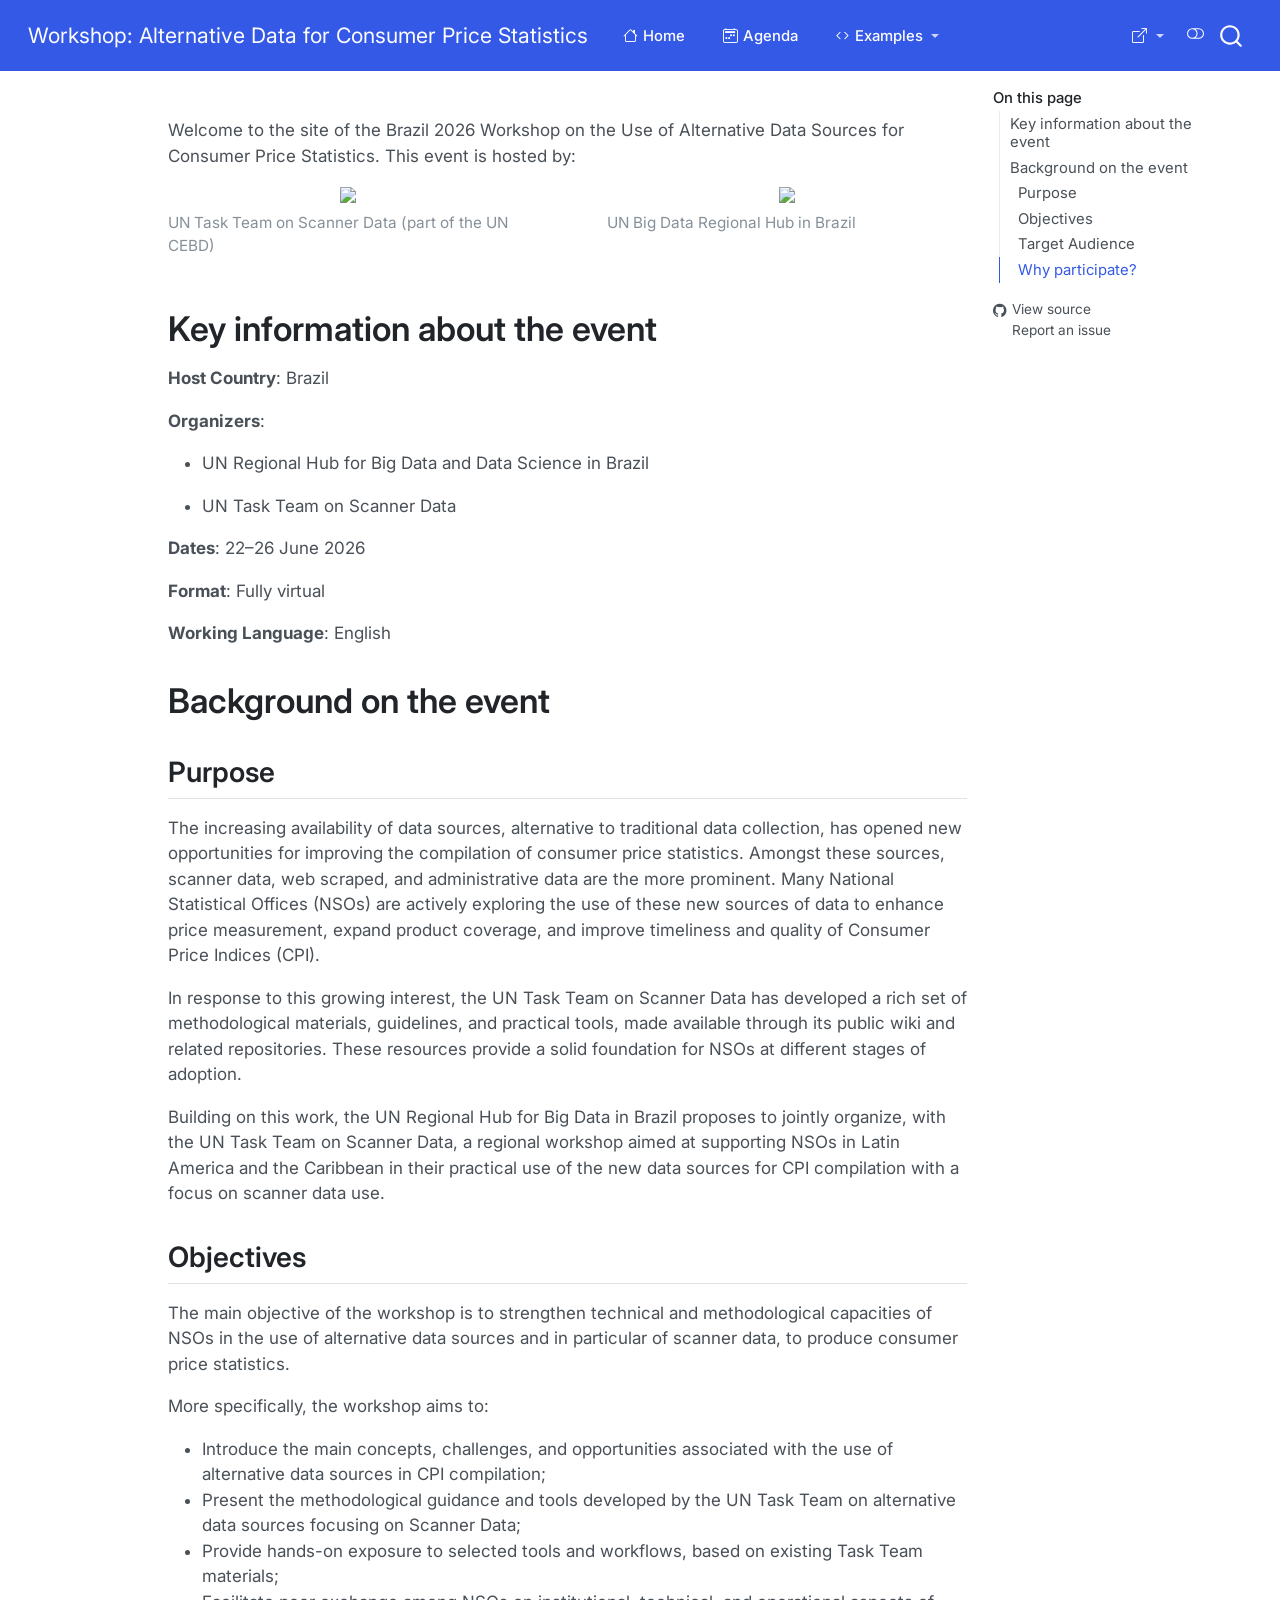
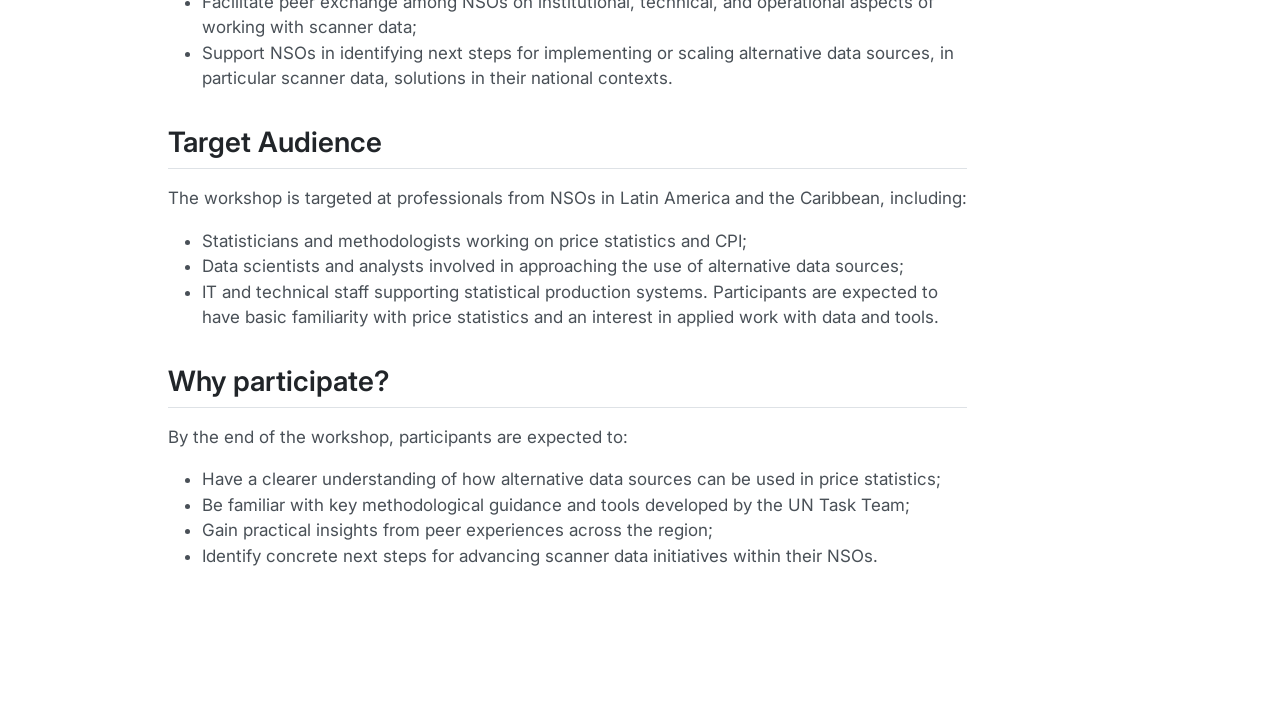
==== index.html @ 3323d82c "Built site for gh-pages" ====
<!DOCTYPE html>
<html xmlns="http://www.w3.org/1999/xhtml" lang="en" xml:lang="en"><head>

<meta charset="utf-8">
<meta name="generator" content="quarto-1.9.38">

<meta name="viewport" content="width=device-width, initial-scale=1.0, user-scalable=yes">


<title>Event home – Brazil Workshop on the use of Alternative Data Sources for Consumer Price Statistics</title>
<style>
/* Default styles provided by pandoc.
** See https://pandoc.org/MANUAL.html#variables-for-html for config info.
*/
code{white-space: pre-wrap;}
span.smallcaps{font-variant: small-caps;}
div.columns{display: flex; gap: min(4vw, 1.5em);}
div.column{flex: auto; overflow-x: auto;}
div.hanging-indent{margin-left: 1.5em; text-indent: -1.5em;}
ul.task-list{list-style: none;}
ul.task-list li input[type="checkbox"] {
  width: 0.8em;
  margin: 0 0.8em 0.2em -1em; /* quarto-specific, see https://github.com/quarto-dev/quarto-cli/issues/4556 */ 
  vertical-align: middle;
}
</style>


<script src="site_libs/quarto-nav/quarto-nav.js"></script>
<script src="site_libs/quarto-nav/headroom.min.js"></script>
<script src="site_libs/clipboard/clipboard.min.js"></script>
<script src="site_libs/quarto-search/autocomplete.umd.js"></script>
<script src="site_libs/quarto-search/fuse.min.js"></script>
<script src="site_libs/quarto-search/quarto-search.js"></script>
<meta name="quarto:offset" content="./">
<link href="./content/images/logo.png" rel="icon" type="image/png">
<script src="site_libs/quarto-html/quarto.js" type="module"></script>
<script src="site_libs/quarto-html/tabsets/tabsets.js" type="module"></script>
<script src="site_libs/quarto-html/popper.min.js"></script>
<script src="site_libs/quarto-html/tippy.umd.min.js"></script>
<script src="site_libs/quarto-html/anchor.min.js"></script>
<link href="site_libs/quarto-html/tippy.css" rel="stylesheet">
<link href="site_libs/quarto-html/quarto-syntax-highlighting-15634bcf2e68342d4ad2dfa704d543f6.css" rel="stylesheet" class="quarto-color-scheme" id="quarto-text-highlighting-styles">
<link href="site_libs/quarto-html/quarto-syntax-highlighting-dark-0a6b7249c26820e032cb0bd839ff02b1.css" rel="stylesheet" class="quarto-color-scheme quarto-color-alternate" id="quarto-text-highlighting-styles">
<link href="site_libs/quarto-html/quarto-syntax-highlighting-15634bcf2e68342d4ad2dfa704d543f6.css" rel="stylesheet" class="quarto-color-scheme-extra" id="quarto-text-highlighting-styles">
<script src="site_libs/bootstrap/bootstrap.min.js"></script>
<link href="site_libs/bootstrap/bootstrap-icons.css" rel="stylesheet">
<link href="site_libs/bootstrap/bootstrap-6e0638500e9af3b80b177038922ca27c.min.css" rel="stylesheet" append-hash="true" class="quarto-color-scheme" id="quarto-bootstrap" data-mode="light">
<link href="site_libs/bootstrap/bootstrap-dark-7b84171a97f60f0743251b36c2f6c380.min.css" rel="stylesheet" append-hash="true" class="quarto-color-scheme quarto-color-alternate" id="quarto-bootstrap" data-mode="dark">
<link href="site_libs/bootstrap/bootstrap-6e0638500e9af3b80b177038922ca27c.min.css" rel="stylesheet" append-hash="true" class="quarto-color-scheme-extra" id="quarto-bootstrap" data-mode="light">
<script id="quarto-search-options" type="application/json">{
  "location": "navbar",
  "copy-button": false,
  "collapse-after": 3,
  "panel-placement": "end",
  "type": "overlay",
  "limit": 50,
  "keyboard-shortcut": [
    "f",
    "/",
    "s"
  ],
  "show-item-context": false,
  "language": {
    "search-no-results-text": "No results",
    "search-matching-documents-text": "matching documents",
    "search-copy-link-title": "Copy link to search",
    "search-hide-matches-text": "Hide additional matches",
    "search-more-match-text": "more match in this document",
    "search-more-matches-text": "more matches in this document",
    "search-clear-button-title": "Clear",
    "search-text-placeholder": "",
    "search-detached-cancel-button-title": "Cancel",
    "search-submit-button-title": "Submit",
    "search-label": "Search"
  }
}</script>
<style>
.title { display: none; }
</style>


</head>

<body class="nav-fixed quarto-light"><script id="quarto-html-before-body" type="application/javascript">
    const toggleBodyColorMode = (bsSheetEl) => {
      const mode = bsSheetEl.getAttribute("data-mode");
      const bodyEl = window.document.querySelector("body");
      if (mode === "dark") {
        bodyEl.classList.add("quarto-dark");
        bodyEl.classList.remove("quarto-light");
      } else {
        bodyEl.classList.add("quarto-light");
        bodyEl.classList.remove("quarto-dark");
      }
    }
    const toggleBodyColorPrimary = () => {
      const bsSheetEl = window.document.querySelector("link#quarto-bootstrap:not([rel=disabled-stylesheet])");
      if (bsSheetEl) {
        toggleBodyColorMode(bsSheetEl);
      }
    }
    const setColorSchemeToggle = (alternate) => {
      const toggles = window.document.querySelectorAll('.quarto-color-scheme-toggle');
      for (let i=0; i < toggles.length; i++) {
        const toggle = toggles[i];
        if (toggle) {
          if (alternate) {
            toggle.classList.add("alternate");
          } else {
            toggle.classList.remove("alternate");
          }
        }
      }
    };
    const toggleColorMode = (alternate) => {
      // Switch the stylesheets
      const primaryStylesheets = window.document.querySelectorAll('link.quarto-color-scheme:not(.quarto-color-alternate)');
      const alternateStylesheets = window.document.querySelectorAll('link.quarto-color-scheme.quarto-color-alternate');
      manageTransitions('#quarto-margin-sidebar .nav-link', false);
      if (alternate) {
        // note: dark is layered on light, we don't disable primary!
        enableStylesheet(alternateStylesheets);
        for (const sheetNode of alternateStylesheets) {
          if (sheetNode.id === "quarto-bootstrap") {
            toggleBodyColorMode(sheetNode);
          }
        }
      } else {
        disableStylesheet(alternateStylesheets);
        enableStylesheet(primaryStylesheets)
        toggleBodyColorPrimary();
      }
      manageTransitions('#quarto-margin-sidebar .nav-link', true);
      // Switch the toggles
      setColorSchemeToggle(alternate)
      // Hack to workaround the fact that safari doesn't
      // properly recolor the scrollbar when toggling (#1455)
      if (navigator.userAgent.indexOf('Safari') > 0 && navigator.userAgent.indexOf('Chrome') == -1) {
        manageTransitions("body", false);
        window.scrollTo(0, 1);
        setTimeout(() => {
          window.scrollTo(0, 0);
          manageTransitions("body", true);
        }, 40);
      }
    }
    const disableStylesheet = (stylesheets) => {
      for (let i=0; i < stylesheets.length; i++) {
        const stylesheet = stylesheets[i];
        stylesheet.rel = 'disabled-stylesheet';
      }
    }
    const enableStylesheet = (stylesheets) => {
      for (let i=0; i < stylesheets.length; i++) {
        const stylesheet = stylesheets[i];
        if(stylesheet.rel !== 'stylesheet') { // for Chrome, which will still FOUC without this check
          stylesheet.rel = 'stylesheet';
        }
      }
    }
    const manageTransitions = (selector, allowTransitions) => {
      const els = window.document.querySelectorAll(selector);
      for (let i=0; i < els.length; i++) {
        const el = els[i];
        if (allowTransitions) {
          el.classList.remove('notransition');
        } else {
          el.classList.add('notransition');
        }
      }
    }
    const isFileUrl = () => {
      return window.location.protocol === 'file:';
    }
    const hasAlternateSentinel = () => {
      let styleSentinel = getColorSchemeSentinel();
      if (styleSentinel !== null) {
        return styleSentinel === "alternate";
      } else {
        return false;
      }
    }
    const setStyleSentinel = (alternate) => {
      const value = alternate ? "alternate" : "default";
      if (!isFileUrl()) {
        window.localStorage.setItem("quarto-color-scheme", value);
      } else {
        localAlternateSentinel = value;
      }
    }
    const getColorSchemeSentinel = () => {
      if (!isFileUrl()) {
        const storageValue = window.localStorage.getItem("quarto-color-scheme");
        return storageValue != null ? storageValue : localAlternateSentinel;
      } else {
        return localAlternateSentinel;
      }
    }
    const toggleGiscusIfUsed = (isAlternate, darkModeDefault) => {
      const baseTheme = document.querySelector('#giscus-base-theme')?.value ?? 'light';
      const alternateTheme = document.querySelector('#giscus-alt-theme')?.value ?? 'dark';
      let newTheme = '';
      if(authorPrefersDark) {
        newTheme = isAlternate ? baseTheme : alternateTheme;
      } else {
        newTheme = isAlternate ? alternateTheme : baseTheme;
      }
      const changeGiscusTheme = () => {
        // From: https://github.com/giscus/giscus/issues/336
        const sendMessage = (message) => {
          const iframe = document.querySelector('iframe.giscus-frame');
          if (!iframe) return;
          iframe.contentWindow.postMessage({ giscus: message }, 'https://giscus.app');
        }
        sendMessage({
          setConfig: {
            theme: newTheme
          }
        });
      }
      const isGiscussLoaded = window.document.querySelector('iframe.giscus-frame') !== null;
      if (isGiscussLoaded) {
        changeGiscusTheme();
      }
    };
    const authorPrefersDark = false;
    const darkModeDefault = authorPrefersDark;
      document.querySelector('link#quarto-text-highlighting-styles.quarto-color-scheme-extra').rel = 'disabled-stylesheet';
      document.querySelector('link#quarto-bootstrap.quarto-color-scheme-extra').rel = 'disabled-stylesheet';
    let localAlternateSentinel = darkModeDefault ? 'alternate' : 'default';
    // Dark / light mode switch
    window.quartoToggleColorScheme = () => {
      // Read the current dark / light value
      let toAlternate = !hasAlternateSentinel();
      toggleColorMode(toAlternate);
      setStyleSentinel(toAlternate);
      toggleGiscusIfUsed(toAlternate, darkModeDefault);
      window.dispatchEvent(new Event('resize'));
    };
    // Switch to dark mode if need be
    if (hasAlternateSentinel()) {
      toggleColorMode(true);
    } else {
      toggleColorMode(false);
    }
  </script>

<div id="quarto-search-results"></div>
  <header id="quarto-header" class="headroom fixed-top">
    <nav class="navbar navbar-expand-lg " data-bs-theme="dark">
      <div class="navbar-container container-fluid">
      <div class="navbar-brand-container mx-auto">
    <a class="navbar-brand" href="./index.html">
    <span class="navbar-title">Workshop: Alternative Data for Consumer Price Statistics</span>
    </a>
  </div>
            <div id="quarto-search" class="" title="Search"></div>
          <button class="navbar-toggler" type="button" data-bs-toggle="collapse" data-bs-target="#navbarCollapse" aria-controls="navbarCollapse" role="menu" aria-expanded="false" aria-label="Toggle navigation" onclick="if (window.quartoToggleHeadroom) { window.quartoToggleHeadroom(); }">
  <span class="navbar-toggler-icon"></span>
</button>
          <div class="collapse navbar-collapse" id="navbarCollapse">
            <ul class="navbar-nav navbar-nav-scroll me-auto">
  <li class="nav-item">
    <a class="nav-link active" href="./index.html" aria-current="page"> <i class="bi bi-house" role="img">
</i> 
<span class="menu-text">Home</span></a>
  </li>  
  <li class="nav-item">
    <a class="nav-link" href="./content/agenda.html"> <i class="bi bi-calendar2-week" role="img">
</i> 
<span class="menu-text">Agenda</span></a>
  </li>  
  <li class="nav-item dropdown ">
    <a class="nav-link dropdown-toggle" href="#" id="nav-menu-examples" role="link" data-bs-toggle="dropdown" aria-expanded="false">
      <i class="bi bi-code" role="img">
</i> 
 <span class="menu-text">Examples</span>
    </a>
    <ul class="dropdown-menu" aria-labelledby="nav-menu-examples">    
        <li>
    <a class="dropdown-item" href="./notebooks/data-prep-cleaning-classification.html">
 <span class="dropdown-text">Data preparation, cleaning, and classification</span></a>
  </li>  
        <li>
    <a class="dropdown-item" href="./content/multilateral_examples.html">
 <span class="dropdown-text">Examples: Tools and packages for multilateral indices</span></a>
  </li>  
        <li><hr class="dropdown-divider"></li>
        <li>
    <a class="dropdown-item" href="./content/pre-reqs.html">
 <span class="dropdown-text">Pre-requisites for synchronous and asynchronous coding activities</span></a>
  </li>  
    </ul>
  </li>
</ul>
            <ul class="navbar-nav navbar-nav-scroll ms-auto">
  <li class="nav-item dropdown ">
    <a class="nav-link dropdown-toggle" href="#" id="nav-menu-bi-box-arrow-up-right" role="link" data-bs-toggle="dropdown" aria-expanded="false">
      <i class="bi bi-box-arrow-up-right" role="img">
</i> 
 <span class="menu-text"></span>
    </a>
    <ul class="dropdown-menu dropdown-menu-end" aria-labelledby="nav-menu-bi-box-arrow-up-right">    
        <li>
    <a class="dropdown-item" href="https://unstats.un.org/bigdata/task-teams/scanner/index.cshtml">
 <span class="dropdown-text">Read about the UN Task Team for Scanner Data</span></a>
  </li>  
        <li>
    <a class="dropdown-item" href="https://unstats.un.org/wiki/display/GWGSD/Handbook+on+utilising+new+data+sources+in+the+production+of+consumer+price+statistics">
 <span class="dropdown-text">Read the UN Task Team e-handbook on Utilising Alternative Data Sources</span></a>
  </li>  
        <li>
    <a class="dropdown-item" href="https://www.imf.org/en/data/statistics/cpi-manual">
 <span class="dropdown-text">Check out the 2020 CPI Manual and related resources on the IMF’s website</span></a>
  </li>  
        <li>
    <a class="dropdown-item" href="https://un-task-team-for-scanner-data.github.io/price-stats-data-catalogue/">
 <span class="dropdown-text">Checkout the Price Statistics Open Data Catalogue</span></a>
  </li>  
        <li>
    <a class="dropdown-item" href="https://un-task-team-for-scanner-data.github.io/reproducibility-project/docs/">
 <span class="dropdown-text">See guidance on making your Price Statistics research reproducible</span></a>
  </li>  
    </ul>
  </li>
</ul>
          </div> <!-- /navcollapse -->
            <div class="quarto-navbar-tools">
  <a href="" class="quarto-color-scheme-toggle quarto-navigation-tool  px-1" onclick="window.quartoToggleColorScheme(); return false;" title="Toggle dark mode"><i class="bi"></i></a>
</div>
      </div> <!-- /container-fluid -->
    </nav>
</header>
<!-- content -->
<div id="quarto-content" class="quarto-container page-columns page-rows-contents page-layout-article page-navbar">
<!-- sidebar -->
<!-- margin-sidebar -->
    <div id="quarto-margin-sidebar" class="sidebar margin-sidebar">
        <nav id="TOC" role="doc-toc" class="toc-active" data-toc-expanded="2">
    <h2 id="toc-title">On this page</h2>
   
  <ul>
  <li><a href="#key-information-about-the-event" id="toc-key-information-about-the-event" class="nav-link active" data-scroll-target="#key-information-about-the-event">Key information about the event</a></li>
  <li><a href="#background-on-the-event" id="toc-background-on-the-event" class="nav-link" data-scroll-target="#background-on-the-event">Background on the event</a>
  <ul class="collapse">
  <li><a href="#purpose" id="toc-purpose" class="nav-link" data-scroll-target="#purpose">Purpose</a></li>
  <li><a href="#objectives" id="toc-objectives" class="nav-link" data-scroll-target="#objectives">Objectives</a></li>
  <li><a href="#target-audience" id="toc-target-audience" class="nav-link" data-scroll-target="#target-audience">Target Audience</a></li>
  <li><a href="#why-participate" id="toc-why-participate" class="nav-link" data-scroll-target="#why-participate">Why participate?</a></li>
  </ul></li>
  </ul>
<div class="toc-actions"><ul><li><a href="https://github.com/UN-Task-Team-for-Scanner-Data/brazil-workshop-on-use-of-ads/blob/main/index.qmd" class="toc-action"><i class="bi bi-github"></i>View source</a></li><li><a href="https://github.com/UN-Task-Team-for-Scanner-Data/brazil-workshop-on-use-of-ads//issues/new" class="toc-action"><i class="bi empty"></i>Report an issue</a></li></ul></div></nav>
    </div>
<!-- main -->
<main class="content" id="quarto-document-content">


<header id="title-block-header" class="quarto-title-block default">
<div class="quarto-title">
<h1 class="title">Event home</h1>
</div>



<div class="quarto-title-meta">

    
  
    
  </div>
  


</header>


<p>Welcome to the site of the Brazil 2026 Workshop on the Use of Alternative Data Sources for Consumer Price Statistics. This event is hosted by:</p>
<div class="columns">
<div class="column" style="width:45%;">
<div class="quarto-figure quarto-figure-center">
<figure class="figure">
<p><img src="https://unstats.un.org/bigdata/assets/img/logo/logo_2021_long.png" class="img-fluid figure-img"></p>
<figcaption>UN Task Team on Scanner Data (part of the UN CEBD)</figcaption>
</figure>
</div>
</div><div class="column" style="width:10%;">

</div><div class="column" style="width:45%;">
<div class="quarto-figure quarto-figure-center">
<figure class="figure">
<p><img src="https://agenciadenoticias.ibge.gov.br/images/agenciadenoticias/ibge/2025_04/unbigdata_hub.png" class="img-fluid figure-img"></p>
<figcaption>UN Big Data Regional Hub in Brazil</figcaption>
</figure>
</div>
</div>
</div>
<section id="key-information-about-the-event" class="level1">
<h1>Key information about the event</h1>
<p><strong>Host Country</strong>: Brazil</p>
<p><strong>Organizers</strong>:</p>
<ul>
<li><p>UN Regional Hub for Big Data and Data Science in Brazil</p></li>
<li><p>UN Task Team on Scanner Data</p></li>
</ul>
<p><strong>Dates</strong>: 22–26 June 2026</p>
<p><strong>Format</strong>: Fully virtual</p>
<p><strong>Working Language</strong>: English</p>
</section>
<section id="background-on-the-event" class="level1">
<h1>Background on the event</h1>
<section id="purpose" class="level2">
<h2 class="anchored" data-anchor-id="purpose">Purpose</h2>
<p>The increasing availability of data sources, alternative to traditional data collection, has opened new opportunities for improving the compilation of consumer price statistics. Amongst these sources, scanner data, web scraped, and administrative data are the more prominent. Many National Statistical Offices (NSOs) are actively exploring the use of these new sources of data to enhance price measurement, expand product coverage, and improve timeliness and quality of Consumer Price Indices (CPI).</p>
<p>In response to this growing interest, the UN Task Team on Scanner Data has developed a rich set of methodological materials, guidelines, and practical tools, made available through its public wiki and related repositories. These resources provide a solid foundation for NSOs at different stages of adoption.</p>
<p>Building on this work, the UN Regional Hub for Big Data in Brazil proposes to jointly organize, with the UN Task Team on Scanner Data, a regional workshop aimed at supporting NSOs in Latin America and the Caribbean in their practical use of the new data sources for CPI compilation with a focus on scanner data use.</p>
</section>
<section id="objectives" class="level2">
<h2 class="anchored" data-anchor-id="objectives">Objectives</h2>
<p>The main objective of the workshop is to strengthen technical and methodological capacities of NSOs in the use of alternative data sources and in particular of scanner data, to produce consumer price statistics.</p>
<p>More specifically, the workshop aims to:</p>
<ul>
<li>Introduce the main concepts, challenges, and opportunities associated with the use of alternative data sources in CPI compilation;</li>
<li>Present the methodological guidance and tools developed by the UN Task Team on alternative data sources focusing on Scanner Data;</li>
<li>Provide hands-on exposure to selected tools and workflows, based on existing Task Team materials;</li>
<li>Facilitate peer exchange among NSOs on institutional, technical, and operational aspects of working with scanner data;</li>
<li>Support NSOs in identifying next steps for implementing or scaling alternative data sources, in particular scanner data, solutions in their national contexts.</li>
</ul>
</section>
<section id="target-audience" class="level2">
<h2 class="anchored" data-anchor-id="target-audience">Target Audience</h2>
<p>The workshop is targeted at professionals from NSOs in Latin America and the Caribbean, including:</p>
<ul>
<li>Statisticians and methodologists working on price statistics and CPI;</li>
<li>Data scientists and analysts involved in approaching the use of alternative data sources;</li>
<li>IT and technical staff supporting statistical production systems. Participants are expected to have basic familiarity with price statistics and an interest in applied work with data and tools.</li>
</ul>
</section>
<section id="why-participate" class="level2">
<h2 class="anchored" data-anchor-id="why-participate">Why participate?</h2>
<p>By the end of the workshop, participants are expected to:</p>
<ul>
<li>Have a clearer understanding of how alternative data sources can be used in price statistics;</li>
<li>Be familiar with key methodological guidance and tools developed by the UN Task Team;</li>
<li>Gain practical insights from peer experiences across the region;</li>
<li>Identify concrete next steps for advancing scanner data initiatives within their NSOs.</li>
</ul>


</section>
</section>

<a onclick="window.scrollTo(0, 0); return false;" role="button" id="quarto-back-to-top"><i class="bi bi-arrow-up"></i> Back to top</a></main> <!-- /main -->
<script id="quarto-html-after-body" type="application/javascript">
  window.document.addEventListener("DOMContentLoaded", function (event) {
    // Ensure there is a toggle, if there isn't float one in the top right
    if (window.document.querySelector('.quarto-color-scheme-toggle') === null) {
      const a = window.document.createElement('a');
      a.classList.add('top-right');
      a.classList.add('quarto-color-scheme-toggle');
      a.href = "";
      a.onclick = function() { try { window.quartoToggleColorScheme(); } catch {} return false; };
      const i = window.document.createElement("i");
      i.classList.add('bi');
      a.appendChild(i);
      window.document.body.appendChild(a);
    }
    setColorSchemeToggle(hasAlternateSentinel())
    const icon = "";
    const anchorJS = new window.AnchorJS();
    anchorJS.options = {
      placement: 'right',
      icon: icon
    };
    anchorJS.add('.anchored');
    const isCodeAnnotation = (el) => {
      for (const clz of el.classList) {
        if (clz.startsWith('code-annotation-')) {                     
          return true;
        }
      }
      return false;
    }
    const onCopySuccess = function(e) {
      // button target
      const button = e.trigger;
      // don't keep focus
      button.blur();
      // flash "checked"
      button.classList.add('code-copy-button-checked');
      var currentTitle = button.getAttribute("title");
      button.setAttribute("title", "Copied!");
      let tooltip;
      if (window.bootstrap) {
        button.setAttribute("data-bs-toggle", "tooltip");
        button.setAttribute("data-bs-placement", "left");
        button.setAttribute("data-bs-title", "Copied!");
        tooltip = new bootstrap.Tooltip(button, 
          { trigger: "manual", 
            customClass: "code-copy-button-tooltip",
            offset: [0, -8]});
        tooltip.show();    
      }
      setTimeout(function() {
        if (tooltip) {
          tooltip.hide();
          button.removeAttribute("data-bs-title");
          button.removeAttribute("data-bs-toggle");
          button.removeAttribute("data-bs-placement");
        }
        button.setAttribute("title", currentTitle);
        button.classList.remove('code-copy-button-checked');
      }, 1000);
      // clear code selection
      e.clearSelection();
    }
    const getTextToCopy = function(trigger) {
      const outerScaffold = trigger.parentElement.cloneNode(true);
      const codeEl = outerScaffold.querySelector('code');
      for (const childEl of codeEl.children) {
        if (isCodeAnnotation(childEl)) {
          childEl.remove();
        }
      }
      return codeEl.innerText;
    }
    const clipboard = new window.ClipboardJS('.code-copy-button:not([data-in-quarto-modal])', {
      text: getTextToCopy
    });
    clipboard.on('success', onCopySuccess);
    if (window.document.getElementById('quarto-embedded-source-code-modal')) {
      const clipboardModal = new window.ClipboardJS('.code-copy-button[data-in-quarto-modal]', {
        text: getTextToCopy,
        container: window.document.getElementById('quarto-embedded-source-code-modal')
      });
      clipboardModal.on('success', onCopySuccess);
    }
      var localhostRegex = new RegExp(/^(?:http|https):\/\/localhost\:?[0-9]*\//);
      var mailtoRegex = new RegExp(/^mailto:/);
        var filterRegex = new RegExp("https:\/\/UN-Task-Team-for-Scanner-Data\.github\.io\/brazil-workshop-on-use-of-ads\/");
      var isInternal = (href) => {
          return filterRegex.test(href) || localhostRegex.test(href) || mailtoRegex.test(href);
      }
      // Inspect non-navigation links and adorn them if external
     var links = window.document.querySelectorAll('a[href]:not(.nav-link):not(.navbar-brand):not(.toc-action):not(.sidebar-link):not(.sidebar-item-toggle):not(.pagination-link):not(.no-external):not([aria-hidden]):not(.dropdown-item):not(.quarto-navigation-tool):not(.about-link)');
      for (var i=0; i<links.length; i++) {
        const link = links[i];
        if (!isInternal(link.href)) {
          // undo the damage that might have been done by quarto-nav.js in the case of
          // links that we want to consider external
          if (link.dataset.originalHref !== undefined) {
            link.href = link.dataset.originalHref;
          }
        }
      }
    function tippyHover(el, contentFn, onTriggerFn, onUntriggerFn) {
      const config = {
        allowHTML: true,
        maxWidth: 500,
        delay: 100,
        arrow: false,
        appendTo: function(el) {
            return el.parentElement;
        },
        interactive: true,
        interactiveBorder: 10,
        theme: 'quarto',
        placement: 'bottom-start',
      };
      if (contentFn) {
        config.content = contentFn;
      }
      if (onTriggerFn) {
        config.onTrigger = onTriggerFn;
      }
      if (onUntriggerFn) {
        config.onUntrigger = onUntriggerFn;
      }
      window.tippy(el, config); 
    }
    const noterefs = window.document.querySelectorAll('a[role="doc-noteref"]');
    for (var i=0; i<noterefs.length; i++) {
      const ref = noterefs[i];
      tippyHover(ref, function() {
        // use id or data attribute instead here
        let href = ref.getAttribute('data-footnote-href') || ref.getAttribute('href');
        try { href = new URL(href).hash; } catch {}
        const id = href.replace(/^#\/?/, "");
        const note = window.document.getElementById(id);
        if (note) {
          return note.innerHTML;
        } else {
          return "";
        }
      });
    }
    const xrefs = window.document.querySelectorAll('a.quarto-xref');
    const processXRef = (id, note) => {
      // Strip column container classes
      const stripColumnClz = (el) => {
        el.classList.remove("page-full", "page-columns");
        if (el.children) {
          for (const child of el.children) {
            stripColumnClz(child);
          }
        }
      }
      stripColumnClz(note)
      if (id === null || id.startsWith('sec-')) {
        // Special case sections, only their first couple elements
        const container = document.createElement("div");
        if (note.children && note.children.length > 2) {
          container.appendChild(note.children[0].cloneNode(true));
          for (let i = 1; i < note.children.length; i++) {
            const child = note.children[i];
            if (child.tagName === "P" && child.innerText === "") {
              continue;
            } else {
              container.appendChild(child.cloneNode(true));
              break;
            }
          }
          if (window.Quarto?.typesetMath) {
            window.Quarto.typesetMath(container);
          }
          return container.innerHTML
        } else {
          if (window.Quarto?.typesetMath) {
            window.Quarto.typesetMath(note);
          }
          return note.innerHTML;
        }
      } else {
        // Remove any anchor links if they are present
        const anchorLink = note.querySelector('a.anchorjs-link');
        if (anchorLink) {
          anchorLink.remove();
        }
        if (window.Quarto?.typesetMath) {
          window.Quarto.typesetMath(note);
        }
        if (note.classList.contains("callout")) {
          return note.outerHTML;
        } else {
          return note.innerHTML;
        }
      }
    }
    for (var i=0; i<xrefs.length; i++) {
      const xref = xrefs[i];
      tippyHover(xref, undefined, function(instance) {
        instance.disable();
        let url = xref.getAttribute('href');
        let hash = undefined; 
        if (url.startsWith('#')) {
          hash = url;
        } else {
          try { hash = new URL(url).hash; } catch {}
        }
        if (hash) {
          const id = hash.replace(/^#\/?/, "");
          const note = window.document.getElementById(id);
          if (note !== null) {
            try {
              const html = processXRef(id, note.cloneNode(true));
              instance.setContent(html);
            } finally {
              instance.enable();
              instance.show();
            }
          } else {
            // See if we can fetch this
            fetch(url.split('#')[0])
            .then(res => res.text())
            .then(html => {
              const parser = new DOMParser();
              const htmlDoc = parser.parseFromString(html, "text/html");
              const note = htmlDoc.getElementById(id);
              if (note !== null) {
                const html = processXRef(id, note);
                instance.setContent(html);
              } 
            }).finally(() => {
              instance.enable();
              instance.show();
            });
          }
        } else {
          // See if we can fetch a full url (with no hash to target)
          // This is a special case and we should probably do some content thinning / targeting
          fetch(url)
          .then(res => res.text())
          .then(html => {
            const parser = new DOMParser();
            const htmlDoc = parser.parseFromString(html, "text/html");
            const note = htmlDoc.querySelector('main.content');
            if (note !== null) {
              // This should only happen for chapter cross references
              // (since there is no id in the URL)
              // remove the first header
              if (note.children.length > 0 && note.children[0].tagName === "HEADER") {
                note.children[0].remove();
              }
              const html = processXRef(null, note);
              instance.setContent(html);
            } 
          }).finally(() => {
            instance.enable();
            instance.show();
          });
        }
      }, function(instance) {
      });
    }
        let selectedAnnoteEl;
        const selectorForAnnotation = ( cell, annotation) => {
          let cellAttr = 'data-code-cell="' + cell + '"';
          let lineAttr = 'data-code-annotation="' +  annotation + '"';
          const selector = 'span[' + cellAttr + '][' + lineAttr + ']';
          return selector;
        }
        const selectCodeLines = (annoteEl) => {
          const doc = window.document;
          const targetCell = annoteEl.getAttribute("data-target-cell");
          const targetAnnotation = annoteEl.getAttribute("data-target-annotation");
          const annoteSpan = window.document.querySelector(selectorForAnnotation(targetCell, targetAnnotation));
          const lines = annoteSpan.getAttribute("data-code-lines").split(",");
          const lineIds = lines.map((line) => {
            return targetCell + "-" + line;
          })
          let top = null;
          let height = null;
          let parent = null;
          if (lineIds.length > 0) {
              //compute the position of the single el (top and bottom and make a div)
              const el = window.document.getElementById(lineIds[0]);
              top = el.offsetTop;
              height = el.offsetHeight;
              parent = el.parentElement.parentElement;
            if (lineIds.length > 1) {
              const lastEl = window.document.getElementById(lineIds[lineIds.length - 1]);
              const bottom = lastEl.offsetTop + lastEl.offsetHeight;
              height = bottom - top;
            }
            if (top !== null && height !== null && parent !== null) {
              // cook up a div (if necessary) and position it 
              let div = window.document.getElementById("code-annotation-line-highlight");
              if (div === null) {
                div = window.document.createElement("div");
                div.setAttribute("id", "code-annotation-line-highlight");
                div.style.position = 'absolute';
                parent.appendChild(div);
              }
              div.style.top = top - 2 + "px";
              div.style.height = height + 4 + "px";
              div.style.left = 0;
              let gutterDiv = window.document.getElementById("code-annotation-line-highlight-gutter");
              if (gutterDiv === null) {
                gutterDiv = window.document.createElement("div");
                gutterDiv.setAttribute("id", "code-annotation-line-highlight-gutter");
                gutterDiv.style.position = 'absolute';
                const codeCell = window.document.getElementById(targetCell);
                const gutter = codeCell.querySelector('.code-annotation-gutter');
                gutter.appendChild(gutterDiv);
              }
              gutterDiv.style.top = top - 2 + "px";
              gutterDiv.style.height = height + 4 + "px";
            }
            selectedAnnoteEl = annoteEl;
          }
        };
        const unselectCodeLines = () => {
          const elementsIds = ["code-annotation-line-highlight", "code-annotation-line-highlight-gutter"];
          elementsIds.forEach((elId) => {
            const div = window.document.getElementById(elId);
            if (div) {
              div.remove();
            }
          });
          selectedAnnoteEl = undefined;
        };
          // Handle positioning of the toggle
      window.addEventListener(
        "resize",
        throttle(() => {
          elRect = undefined;
          if (selectedAnnoteEl) {
            selectCodeLines(selectedAnnoteEl);
          }
        }, 10)
      );
      function throttle(fn, ms) {
      let throttle = false;
      let timer;
        return (...args) => {
          if(!throttle) { // first call gets through
              fn.apply(this, args);
              throttle = true;
          } else { // all the others get throttled
              if(timer) clearTimeout(timer); // cancel #2
              timer = setTimeout(() => {
                fn.apply(this, args);
                timer = throttle = false;
              }, ms);
          }
        };
      }
        // Attach click handler to the DT
        const annoteDls = window.document.querySelectorAll('dt[data-target-cell]');
        for (const annoteDlNode of annoteDls) {
          annoteDlNode.addEventListener('click', (event) => {
            const clickedEl = event.target;
            if (clickedEl !== selectedAnnoteEl) {
              unselectCodeLines();
              const activeEl = window.document.querySelector('dt[data-target-cell].code-annotation-active');
              if (activeEl) {
                activeEl.classList.remove('code-annotation-active');
              }
              selectCodeLines(clickedEl);
              clickedEl.classList.add('code-annotation-active');
            } else {
              // Unselect the line
              unselectCodeLines();
              clickedEl.classList.remove('code-annotation-active');
            }
          });
        }
    const findCites = (el) => {
      const parentEl = el.parentElement;
      if (parentEl) {
        const cites = parentEl.dataset.cites;
        if (cites) {
          return {
            el,
            cites: cites.split(' ')
          };
        } else {
          return findCites(el.parentElement)
        }
      } else {
        return undefined;
      }
    };
    var bibliorefs = window.document.querySelectorAll('a[role="doc-biblioref"]');
    for (var i=0; i<bibliorefs.length; i++) {
      const ref = bibliorefs[i];
      const citeInfo = findCites(ref);
      if (citeInfo) {
        tippyHover(citeInfo.el, function() {
          var popup = window.document.createElement('div');
          citeInfo.cites.forEach(function(cite) {
            var citeDiv = window.document.createElement('div');
            citeDiv.classList.add('hanging-indent');
            citeDiv.classList.add('csl-entry');
            var biblioDiv = window.document.getElementById('ref-' + cite);
            if (biblioDiv) {
              citeDiv.innerHTML = biblioDiv.innerHTML;
            }
            popup.appendChild(citeDiv);
          });
          return popup.innerHTML;
        });
      }
    }
  });
  </script>
</div> <!-- /content -->




<footer class="footer"><div class="nav-footer"><div class="nav-footer-center"><div class="toc-actions d-sm-block d-md-none"><ul><li><a href="https://github.com/UN-Task-Team-for-Scanner-Data/brazil-workshop-on-use-of-ads/blob/main/index.qmd" class="toc-action"><i class="bi bi-github"></i>View source</a></li><li><a href="https://github.com/UN-Task-Team-for-Scanner-Data/brazil-workshop-on-use-of-ads//issues/new" class="toc-action"><i class="bi empty"></i>Report an issue</a></li></ul></div></div></div></footer></body></html>
---- site_libs/quarto-html/tippy.css ----
.tippy-box[data-animation=fade][data-state=hidden]{opacity:0}[data-tippy-root]{max-width:calc(100vw - 10px)}.tippy-box{position:relative;background-color:#333;color:#fff;border-radius:4px;font-size:14px;line-height:1.4;white-space:normal;outline:0;transition-property:transform,visibility,opacity}.tippy-box[data-placement^=top]>.tippy-arrow{bottom:0}.tippy-box[data-placement^=top]>.tippy-arrow:before{bottom:-7px;left:0;border-width:8px 8px 0;border-top-color:initial;transform-origin:center top}.tippy-box[data-placement^=bottom]>.tippy-arrow{top:0}.tippy-box[data-placement^=bottom]>.tippy-arrow:before{top:-7px;left:0;border-width:0 8px 8px;border-bottom-color:initial;transform-origin:center bottom}.tippy-box[data-placement^=left]>.tippy-arrow{right:0}.tippy-box[data-placement^=left]>.tippy-arrow:before{border-width:8px 0 8px 8px;border-left-color:initial;right:-7px;transform-origin:center left}.tippy-box[data-placement^=right]>.tippy-arrow{left:0}.tippy-box[data-placement^=right]>.tippy-arrow:before{left:-7px;border-width:8px 8px 8px 0;border-right-color:initial;transform-origin:center right}.tippy-box[data-inertia][data-state=visible]{transition-timing-function:cubic-bezier(.54,1.5,.38,1.11)}.tippy-arrow{width:16px;height:16px;color:#333}.tippy-arrow:before{content:"";position:absolute;border-color:transparent;border-style:solid}.tippy-content{position:relative;padding:5px 9px;z-index:1}
---- site_libs/quarto-html/quarto-syntax-highlighting-15634bcf2e68342d4ad2dfa704d543f6.css ----
/* quarto syntax highlight colors */
:root {
  --quarto-hl-ot-color: #003B4F;
  --quarto-hl-at-color: #657422;
  --quarto-hl-ss-color: #20794D;
  --quarto-hl-an-color: #5E5E5E;
  --quarto-hl-fu-color: #4758AB;
  --quarto-hl-st-color: #20794D;
  --quarto-hl-cf-color: #003B4F;
  --quarto-hl-op-color: #5E5E5E;
  --quarto-hl-er-color: #AD0000;
  --quarto-hl-bn-color: #AD0000;
  --quarto-hl-al-color: #AD0000;
  --quarto-hl-va-color: #111111;
  --quarto-hl-bu-color: inherit;
  --quarto-hl-ex-color: inherit;
  --quarto-hl-pp-color: #AD0000;
  --quarto-hl-in-color: #5E5E5E;
  --quarto-hl-vs-color: #20794D;
  --quarto-hl-wa-color: #5E5E5E;
  --quarto-hl-do-color: #5E5E5E;
  --quarto-hl-im-color: #00769E;
  --quarto-hl-ch-color: #20794D;
  --quarto-hl-dt-color: #AD0000;
  --quarto-hl-fl-color: #AD0000;
  --quarto-hl-co-color: #5E5E5E;
  --quarto-hl-cv-color: #5E5E5E;
  --quarto-hl-cn-color: #8f5902;
  --quarto-hl-sc-color: #5E5E5E;
  --quarto-hl-dv-color: #AD0000;
  --quarto-hl-kw-color: #003B4F;
}

/* other quarto variables */
:root {
  --quarto-font-monospace: SFMono-Regular, Menlo, Monaco, Consolas, "Liberation Mono", "Courier New", monospace;
}

/* syntax highlight based on Pandoc's rules */
pre > code.sourceCode > span {
  color: #003B4F;
}

code.sourceCode > span {
  color: #003B4F;
}

div.sourceCode,
div.sourceCode pre.sourceCode {
  color: #003B4F;
}

/* Normal */
code span {
  color: #003B4F;
}

/* Alert */
code span.al {
  color: #AD0000;
  font-style: inherit;
}

/* Annotation */
code span.an {
  color: #5E5E5E;
  font-style: inherit;
}

/* Attribute */
code span.at {
  color: #657422;
  font-style: inherit;
}

/* BaseN */
code span.bn {
  color: #AD0000;
  font-style: inherit;
}

/* BuiltIn */
code span.bu {
  font-style: inherit;
}

/* ControlFlow */
code span.cf {
  color: #003B4F;
  font-weight: bold;
  font-style: inherit;
}

/* Char */
code span.ch {
  color: #20794D;
  font-style: inherit;
}

/* Constant */
code span.cn {
  color: #8f5902;
  font-style: inherit;
}

/* Comment */
code span.co {
  color: #5E5E5E;
  font-style: inherit;
}

/* CommentVar */
code span.cv {
  color: #5E5E5E;
  font-style: italic;
}

/* Documentation */
code span.do {
  color: #5E5E5E;
  font-style: italic;
}

/* DataType */
code span.dt {
  color: #AD0000;
  font-style: inherit;
}

/* DecVal */
code span.dv {
  color: #AD0000;
  font-style: inherit;
}

/* Error */
code span.er {
  color: #AD0000;
  font-style: inherit;
}

/* Extension */
code span.ex {
  font-style: inherit;
}

/* Float */
code span.fl {
  color: #AD0000;
  font-style: inherit;
}

/* Function */
code span.fu {
  color: #4758AB;
  font-style: inherit;
}

/* Import */
code span.im {
  color: #00769E;
  font-style: inherit;
}

/* Information */
code span.in {
  color: #5E5E5E;
  font-style: inherit;
}

/* Keyword */
code span.kw {
  color: #003B4F;
  font-weight: bold;
  font-style: inherit;
}

/* Operator */
code span.op {
  color: #5E5E5E;
  font-style: inherit;
}

/* Other */
code span.ot {
  color: #003B4F;
  font-style: inherit;
}

/* Preprocessor */
code span.pp {
  color: #AD0000;
  font-style: inherit;
}

/* SpecialChar */
code span.sc {
  color: #5E5E5E;
  font-style: inherit;
}

/* SpecialString */
code span.ss {
  color: #20794D;
  font-style: inherit;
}

/* String */
code span.st {
  color: #20794D;
  font-style: inherit;
}

/* Variable */
code span.va {
  color: #111111;
  font-style: inherit;
}

/* VerbatimString */
code span.vs {
  color: #20794D;
  font-style: inherit;
}

/* Warning */
code span.wa {
  color: #5E5E5E;
  font-style: italic;
}

.prevent-inlining {
  content: "</";
}

/*# sourceMappingURL=f23921c56f73e400b49028c9186a1aa0.css.map */
---- site_libs/quarto-html/quarto-syntax-highlighting-dark-0a6b7249c26820e032cb0bd839ff02b1.css ----
/* quarto syntax highlight colors */
:root {
  --quarto-hl-al-color: #f07178;
  --quarto-hl-an-color: #d4d0ab;
  --quarto-hl-at-color: #00e0e0;
  --quarto-hl-bn-color: #d4d0ab;
  --quarto-hl-bu-color: #abe338;
  --quarto-hl-ch-color: #abe338;
  --quarto-hl-co-color: #f8f8f2;
  --quarto-hl-cv-color: #ffd700;
  --quarto-hl-cn-color: #ffd700;
  --quarto-hl-cf-color: #ffa07a;
  --quarto-hl-dt-color: #ffa07a;
  --quarto-hl-dv-color: #d4d0ab;
  --quarto-hl-do-color: #f8f8f2;
  --quarto-hl-er-color: #f07178;
  --quarto-hl-ex-color: #00e0e0;
  --quarto-hl-fl-color: #d4d0ab;
  --quarto-hl-fu-color: #ffa07a;
  --quarto-hl-im-color: #abe338;
  --quarto-hl-in-color: #d4d0ab;
  --quarto-hl-kw-color: #ffa07a;
  --quarto-hl-op-color: #ffa07a;
  --quarto-hl-ot-color: #00e0e0;
  --quarto-hl-pp-color: #dcc6e0;
  --quarto-hl-re-color: #00e0e0;
  --quarto-hl-sc-color: #abe338;
  --quarto-hl-ss-color: #abe338;
  --quarto-hl-st-color: #abe338;
  --quarto-hl-va-color: #00e0e0;
  --quarto-hl-vs-color: #abe338;
  --quarto-hl-wa-color: #dcc6e0;
}

/* other quarto variables */
:root {
  --quarto-font-monospace: SFMono-Regular, Menlo, Monaco, Consolas, "Liberation Mono", "Courier New", monospace;
}

/* syntax highlight based on Pandoc's rules */
pre > code.sourceCode > span {
  color: #f8f8f2;
}

code.sourceCode > span {
  color: #f8f8f2;
}

div.sourceCode,
div.sourceCode pre.sourceCode {
  color: #f8f8f2;
}

/* Normal */
code span {
  color: #f8f8f2;
}

/* Alert */
code span.al {
  color: #f07178;
}

/* Annotation */
code span.an {
  color: #d4d0ab;
}

/* Attribute */
code span.at {
  color: #00e0e0;
}

/* BaseN */
code span.bn {
  color: #d4d0ab;
}

/* BuiltIn */
code span.bu {
  color: #abe338;
}

/* ControlFlow */
code span.cf {
  font-weight: bold;
  color: #ffa07a;
}

/* Char */
code span.ch {
  color: #abe338;
}

/* Constant */
code span.cn {
  color: #ffd700;
}

/* Comment */
code span.co {
  font-style: italic;
  color: #f8f8f2;
}

/* CommentVar */
code span.cv {
  color: #ffd700;
}

/* Documentation */
code span.do {
  color: #f8f8f2;
}

/* DataType */
code span.dt {
  color: #ffa07a;
}

/* DecVal */
code span.dv {
  color: #d4d0ab;
}

/* Error */
code span.er {
  color: #f07178;
  text-decoration: underline;
}

/* Extension */
code span.ex {
  font-weight: bold;
  color: #00e0e0;
}

/* Float */
code span.fl {
  color: #d4d0ab;
}

/* Function */
code span.fu {
  color: #ffa07a;
}

/* Import */
code span.im {
  color: #abe338;
}

/* Information */
code span.in {
  color: #d4d0ab;
}

/* Keyword */
code span.kw {
  font-weight: bold;
  color: #ffa07a;
}

/* Operator */
code span.op {
  color: #ffa07a;
}

/* Other */
code span.ot {
  color: #00e0e0;
}

/* Preprocessor */
code span.pp {
  color: #dcc6e0;
}

/* RegionMarker */
code span.re {
  background-color: #f8f8f2;
  color: #00e0e0;
}

/* SpecialChar */
code span.sc {
  color: #abe338;
}

/* SpecialString */
code span.ss {
  color: #abe338;
}

/* String */
code span.st {
  color: #abe338;
}

/* Variable */
code span.va {
  color: #00e0e0;
}

/* VerbatimString */
code span.vs {
  color: #abe338;
}

/* Warning */
code span.wa {
  color: #dcc6e0;
}

.prevent-inlining {
  content: "</";
}

/*# sourceMappingURL=175367c052bafc98bd680af3479823f0.css.map */
---- site_libs/quarto-html/quarto-syntax-highlighting-15634bcf2e68342d4ad2dfa704d543f6.css ----
/* quarto syntax highlight colors */
:root {
  --quarto-hl-ot-color: #003B4F;
  --quarto-hl-at-color: #657422;
  --quarto-hl-ss-color: #20794D;
  --quarto-hl-an-color: #5E5E5E;
  --quarto-hl-fu-color: #4758AB;
  --quarto-hl-st-color: #20794D;
  --quarto-hl-cf-color: #003B4F;
  --quarto-hl-op-color: #5E5E5E;
  --quarto-hl-er-color: #AD0000;
  --quarto-hl-bn-color: #AD0000;
  --quarto-hl-al-color: #AD0000;
  --quarto-hl-va-color: #111111;
  --quarto-hl-bu-color: inherit;
  --quarto-hl-ex-color: inherit;
  --quarto-hl-pp-color: #AD0000;
  --quarto-hl-in-color: #5E5E5E;
  --quarto-hl-vs-color: #20794D;
  --quarto-hl-wa-color: #5E5E5E;
  --quarto-hl-do-color: #5E5E5E;
  --quarto-hl-im-color: #00769E;
  --quarto-hl-ch-color: #20794D;
  --quarto-hl-dt-color: #AD0000;
  --quarto-hl-fl-color: #AD0000;
  --quarto-hl-co-color: #5E5E5E;
  --quarto-hl-cv-color: #5E5E5E;
  --quarto-hl-cn-color: #8f5902;
  --quarto-hl-sc-color: #5E5E5E;
  --quarto-hl-dv-color: #AD0000;
  --quarto-hl-kw-color: #003B4F;
}

/* other quarto variables */
:root {
  --quarto-font-monospace: SFMono-Regular, Menlo, Monaco, Consolas, "Liberation Mono", "Courier New", monospace;
}

/* syntax highlight based on Pandoc's rules */
pre > code.sourceCode > span {
  color: #003B4F;
}

code.sourceCode > span {
  color: #003B4F;
}

div.sourceCode,
div.sourceCode pre.sourceCode {
  color: #003B4F;
}

/* Normal */
code span {
  color: #003B4F;
}

/* Alert */
code span.al {
  color: #AD0000;
  font-style: inherit;
}

/* Annotation */
code span.an {
  color: #5E5E5E;
  font-style: inherit;
}

/* Attribute */
code span.at {
  color: #657422;
  font-style: inherit;
}

/* BaseN */
code span.bn {
  color: #AD0000;
  font-style: inherit;
}

/* BuiltIn */
code span.bu {
  font-style: inherit;
}

/* ControlFlow */
code span.cf {
  color: #003B4F;
  font-weight: bold;
  font-style: inherit;
}

/* Char */
code span.ch {
  color: #20794D;
  font-style: inherit;
}

/* Constant */
code span.cn {
  color: #8f5902;
  font-style: inherit;
}

/* Comment */
code span.co {
  color: #5E5E5E;
  font-style: inherit;
}

/* CommentVar */
code span.cv {
  color: #5E5E5E;
  font-style: italic;
}

/* Documentation */
code span.do {
  color: #5E5E5E;
  font-style: italic;
}

/* DataType */
code span.dt {
  color: #AD0000;
  font-style: inherit;
}

/* DecVal */
code span.dv {
  color: #AD0000;
  font-style: inherit;
}

/* Error */
code span.er {
  color: #AD0000;
  font-style: inherit;
}

/* Extension */
code span.ex {
  font-style: inherit;
}

/* Float */
code span.fl {
  color: #AD0000;
  font-style: inherit;
}

/* Function */
code span.fu {
  color: #4758AB;
  font-style: inherit;
}

/* Import */
code span.im {
  color: #00769E;
  font-style: inherit;
}

/* Information */
code span.in {
  color: #5E5E5E;
  font-style: inherit;
}

/* Keyword */
code span.kw {
  color: #003B4F;
  font-weight: bold;
  font-style: inherit;
}

/* Operator */
code span.op {
  color: #5E5E5E;
  font-style: inherit;
}

/* Other */
code span.ot {
  color: #003B4F;
  font-style: inherit;
}

/* Preprocessor */
code span.pp {
  color: #AD0000;
  font-style: inherit;
}

/* SpecialChar */
code span.sc {
  color: #5E5E5E;
  font-style: inherit;
}

/* SpecialString */
code span.ss {
  color: #20794D;
  font-style: inherit;
}

/* String */
code span.st {
  color: #20794D;
  font-style: inherit;
}

/* Variable */
code span.va {
  color: #111111;
  font-style: inherit;
}

/* VerbatimString */
code span.vs {
  color: #20794D;
  font-style: inherit;
}

/* Warning */
code span.wa {
  color: #5E5E5E;
  font-style: italic;
}

.prevent-inlining {
  content: "</";
}

/*# sourceMappingURL=f23921c56f73e400b49028c9186a1aa0.css.map */
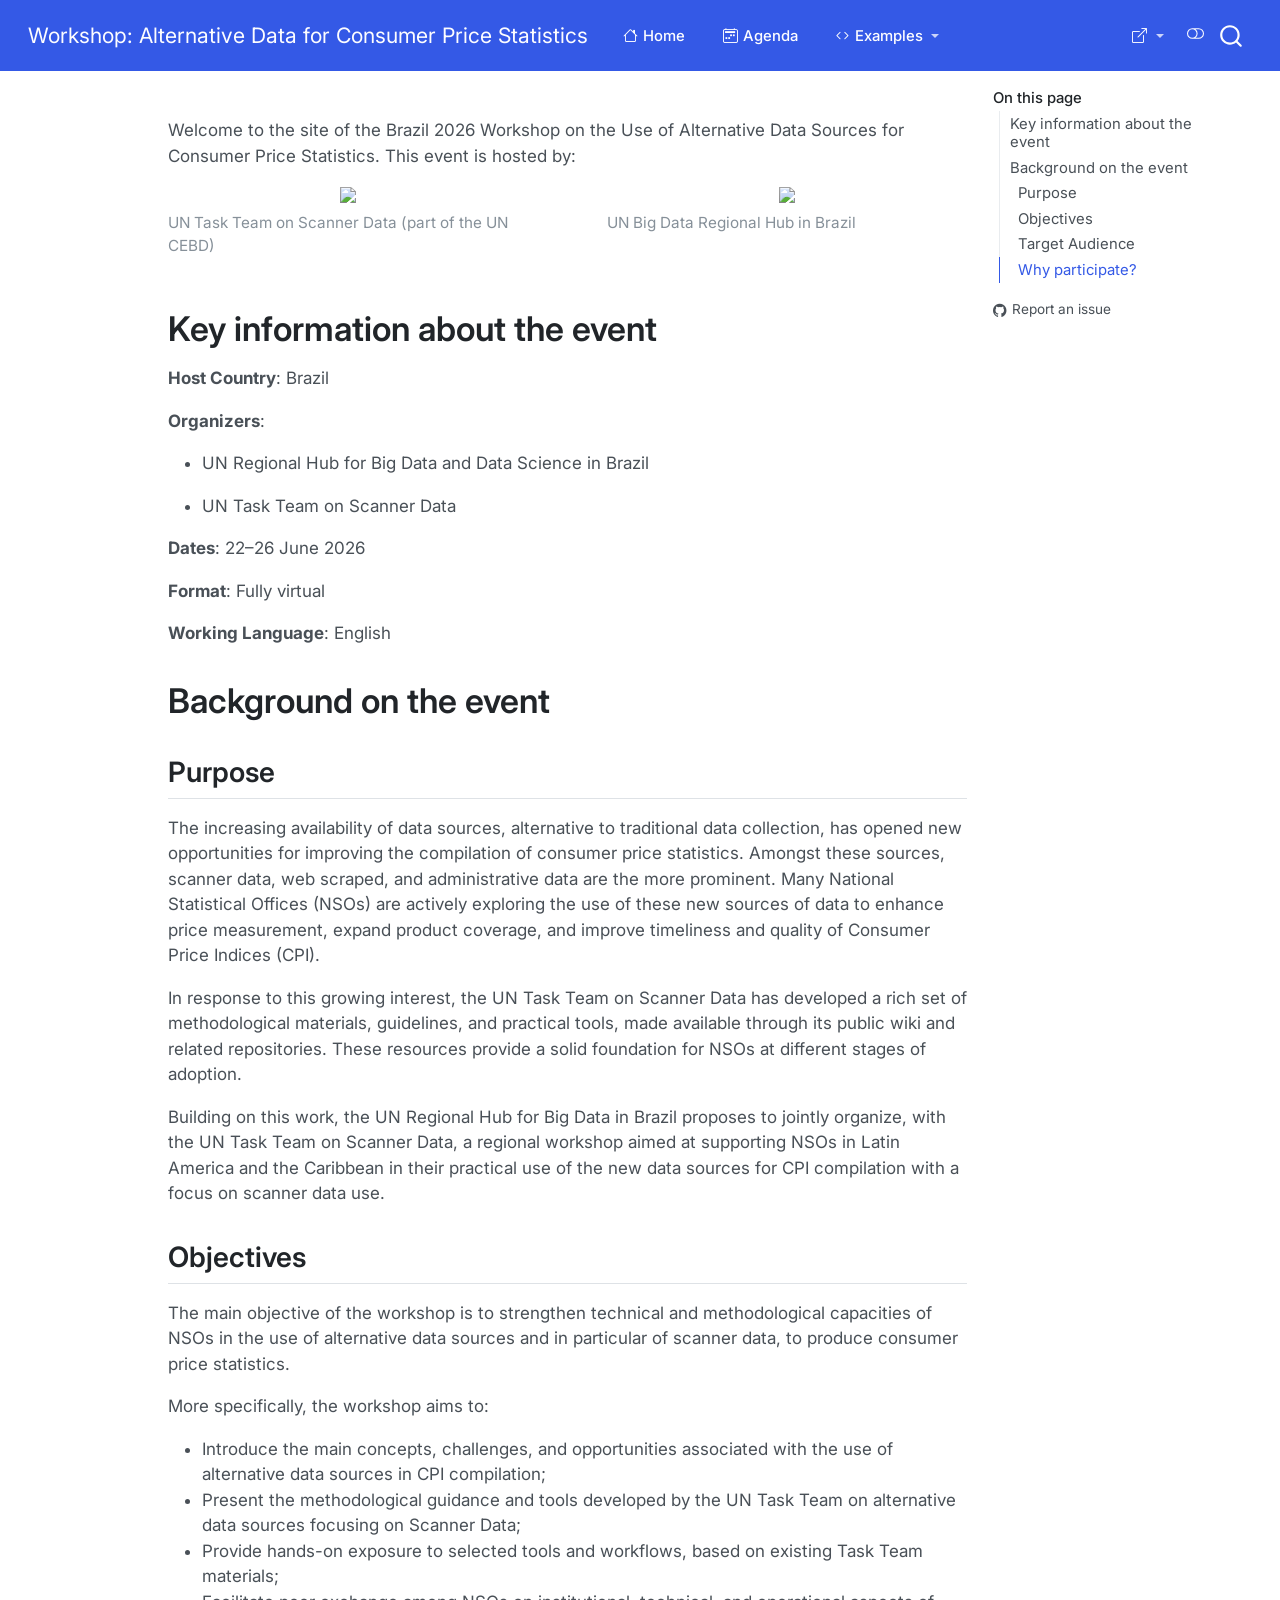
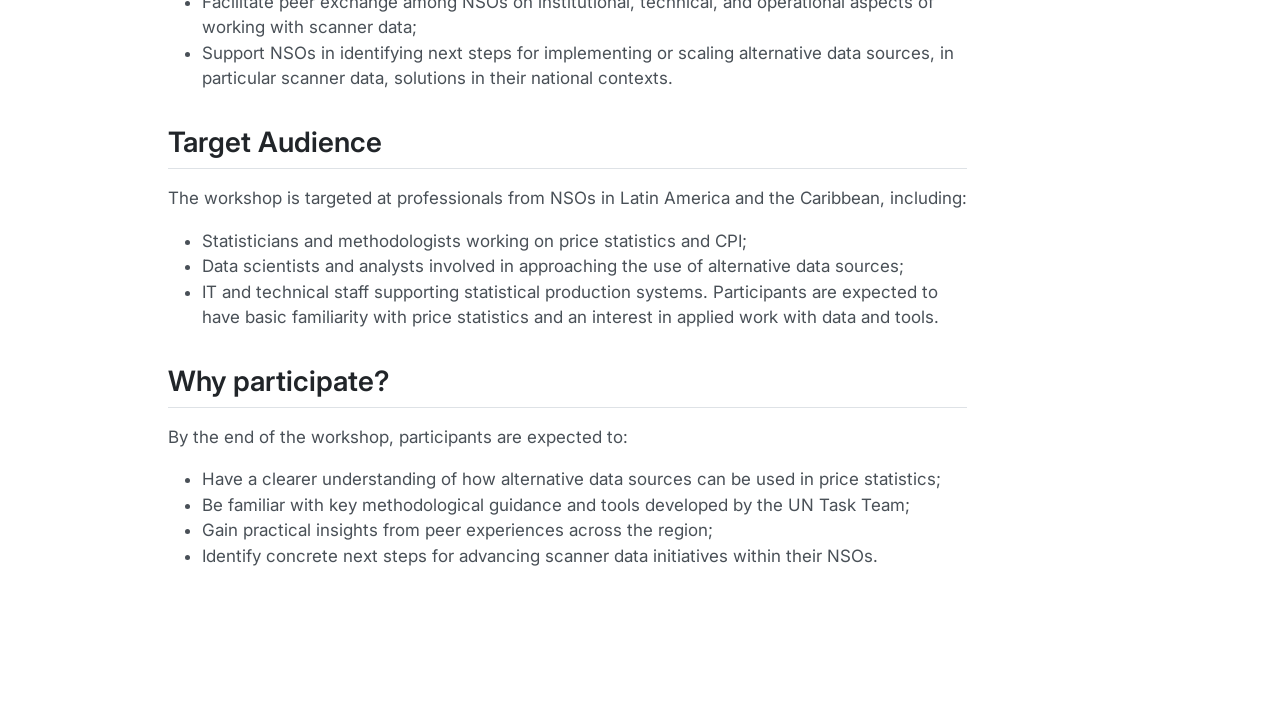
==== commit 5124a39f: "Built site for gh-pages" ====
--- a/index.html
+++ b/index.html
@@ -350,7 +350,7 @@
   <li><a href="#why-participate" id="toc-why-participate" class="nav-link" data-scroll-target="#why-participate">Why participate?</a></li>
   </ul></li>
   </ul>
-<div class="toc-actions"><ul><li><a href="https://github.com/UN-Task-Team-for-Scanner-Data/brazil-workshop-on-use-of-ads/blob/main/index.qmd" class="toc-action"><i class="bi bi-github"></i>View source</a></li><li><a href="https://github.com/UN-Task-Team-for-Scanner-Data/brazil-workshop-on-use-of-ads//issues/new" class="toc-action"><i class="bi empty"></i>Report an issue</a></li></ul></div></nav>
+<div class="toc-actions"><ul><li><a href="https://github.com/UN-Task-Team-for-Scanner-Data/brazil-workshop-on-use-of-ads//issues/new" class="toc-action"><i class="bi bi-github"></i>Report an issue</a></li></ul></div></nav>
     </div>
 <!-- main -->
 <main class="content" id="quarto-document-content">
@@ -869,4 +869,4 @@
 
 
 
-<footer class="footer"><div class="nav-footer"><div class="nav-footer-center"><div class="toc-actions d-sm-block d-md-none"><ul><li><a href="https://github.com/UN-Task-Team-for-Scanner-Data/brazil-workshop-on-use-of-ads/blob/main/index.qmd" class="toc-action"><i class="bi bi-github"></i>View source</a></li><li><a href="https://github.com/UN-Task-Team-for-Scanner-Data/brazil-workshop-on-use-of-ads//issues/new" class="toc-action"><i class="bi empty"></i>Report an issue</a></li></ul></div></div></div></footer></body></html>+<footer class="footer"><div class="nav-footer"><div class="nav-footer-center"><div class="toc-actions d-sm-block d-md-none"><ul><li><a href="https://github.com/UN-Task-Team-for-Scanner-Data/brazil-workshop-on-use-of-ads//issues/new" class="toc-action"><i class="bi bi-github"></i>Report an issue</a></li></ul></div></div></div></footer></body></html>
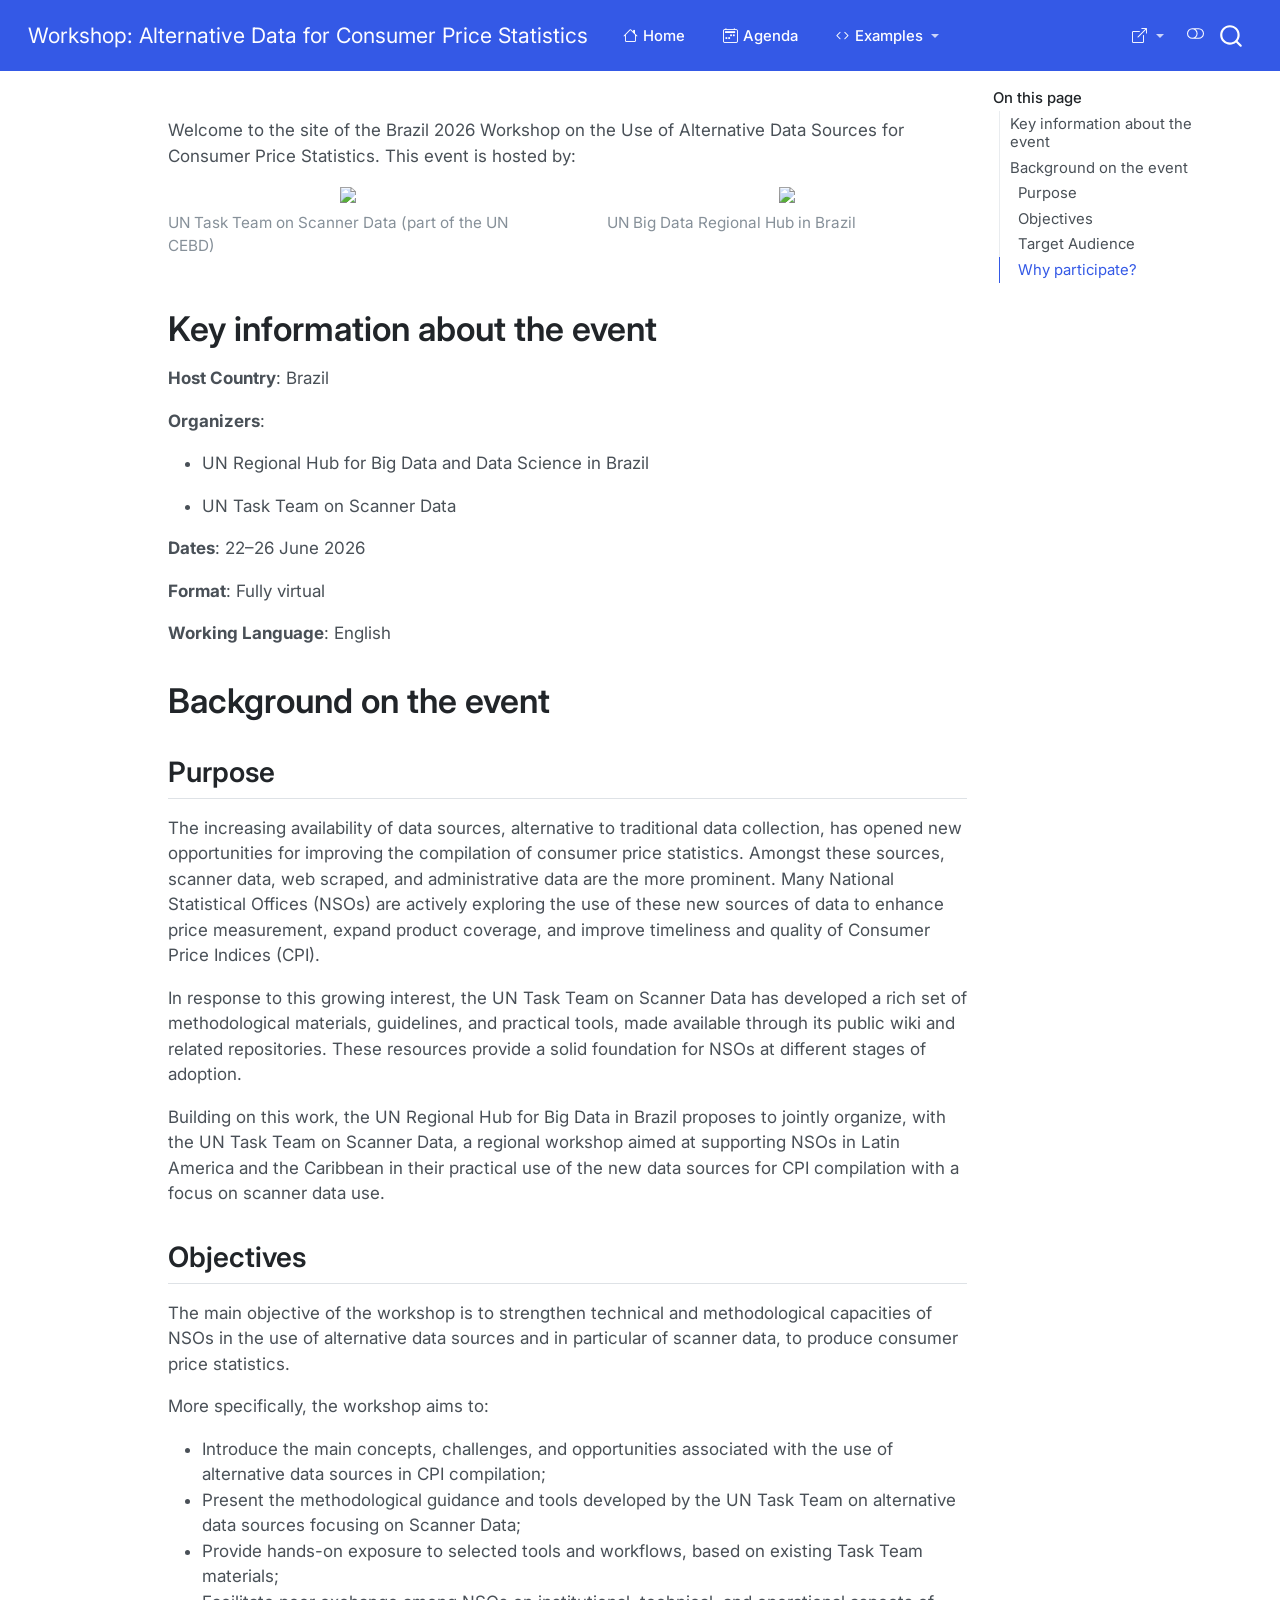
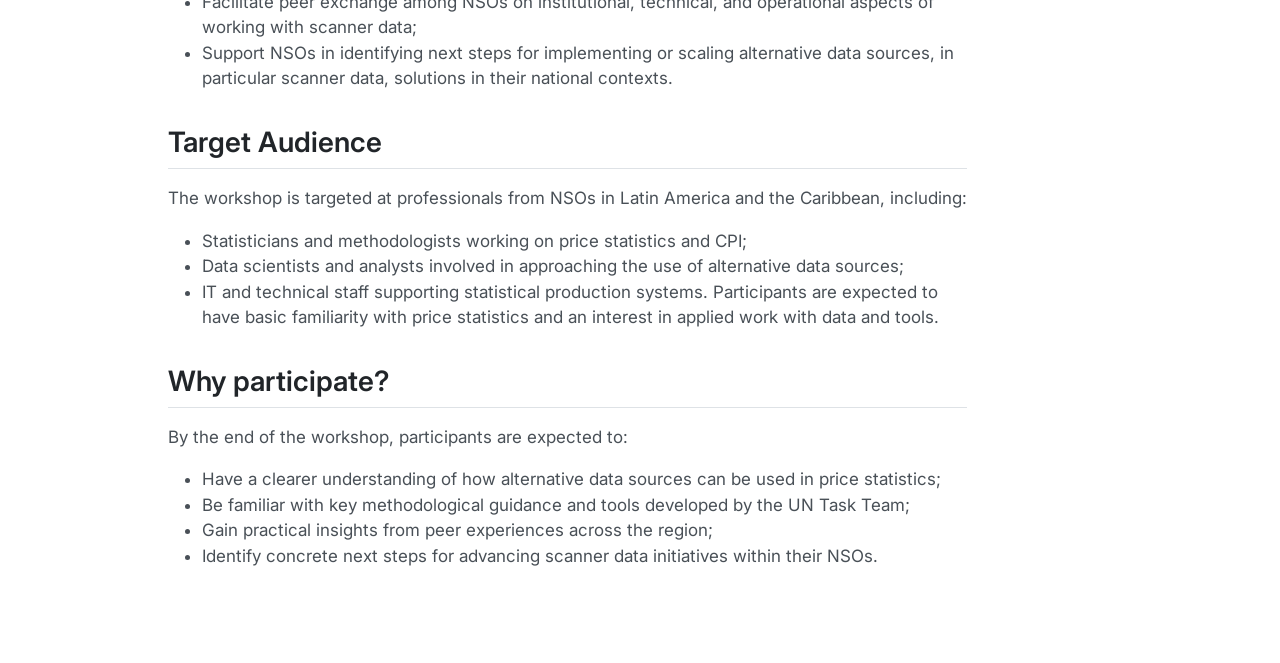
==== commit 6e2e9efa: "Built site for gh-pages" ====
--- a/index.html
+++ b/index.html
@@ -350,7 +350,7 @@
   <li><a href="#why-participate" id="toc-why-participate" class="nav-link" data-scroll-target="#why-participate">Why participate?</a></li>
   </ul></li>
   </ul>
-<div class="toc-actions"><ul><li><a href="https://github.com/UN-Task-Team-for-Scanner-Data/brazil-workshop-on-use-of-ads//issues/new" class="toc-action"><i class="bi bi-github"></i>Report an issue</a></li></ul></div></nav>
+</nav>
     </div>
 <!-- main -->
 <main class="content" id="quarto-document-content">
@@ -869,4 +869,4 @@
 
 
 
-<footer class="footer"><div class="nav-footer"><div class="nav-footer-center"><div class="toc-actions d-sm-block d-md-none"><ul><li><a href="https://github.com/UN-Task-Team-for-Scanner-Data/brazil-workshop-on-use-of-ads//issues/new" class="toc-action"><i class="bi bi-github"></i>Report an issue</a></li></ul></div></div></div></footer></body></html>+</body></html>
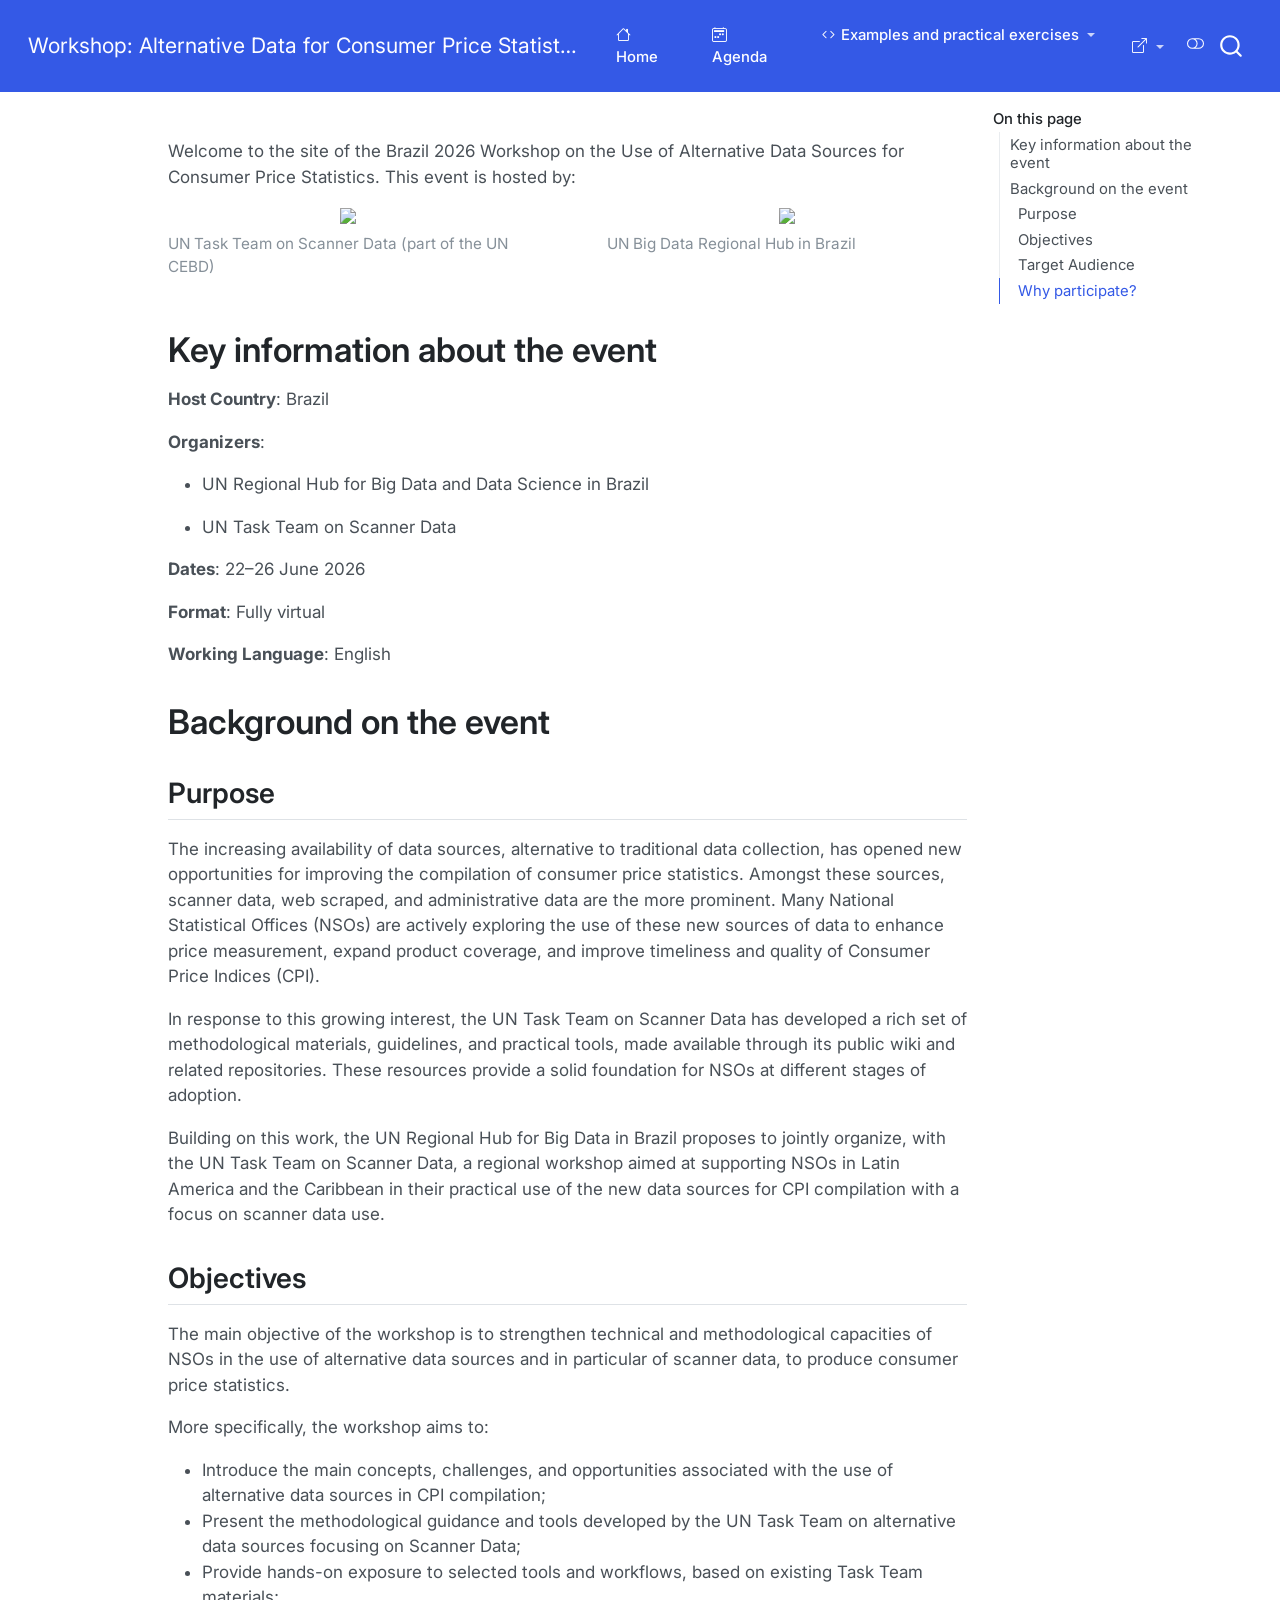
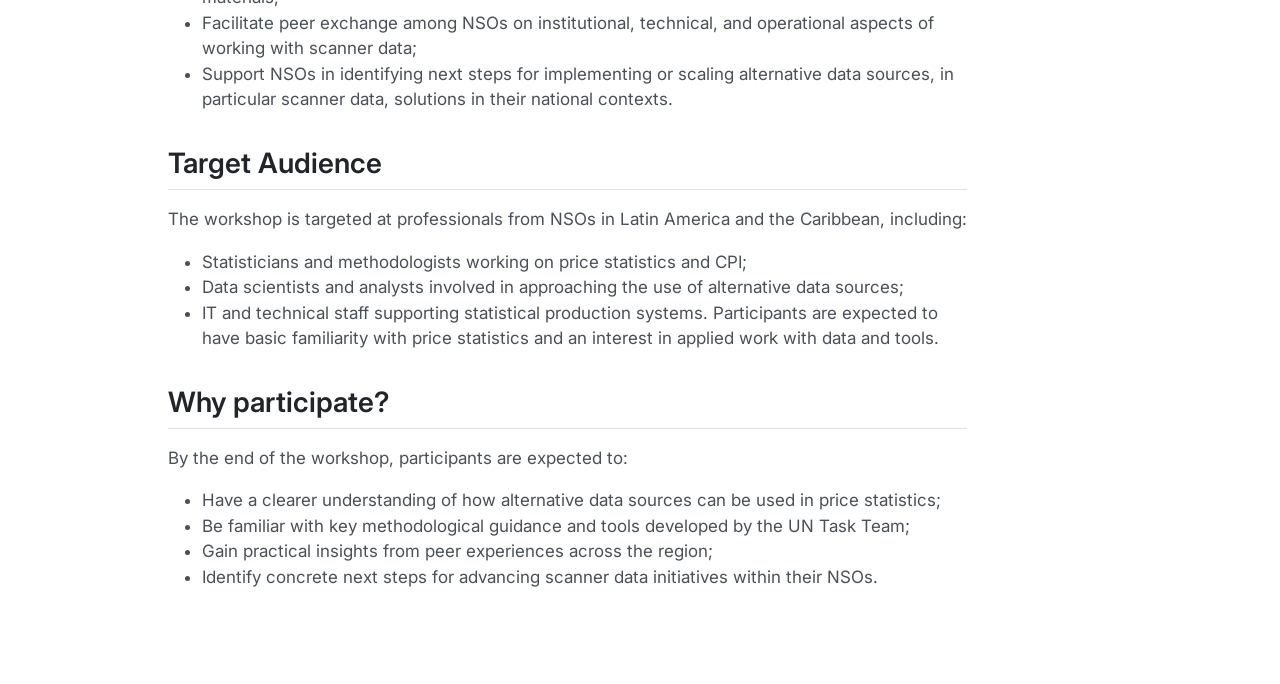
==== commit 43171358: "Built site for gh-pages" ====
--- a/index.html
+++ b/index.html
@@ -272,24 +272,41 @@
 <span class="menu-text">Agenda</span></a>
   </li>  
   <li class="nav-item dropdown ">
-    <a class="nav-link dropdown-toggle" href="#" id="nav-menu-examples" role="link" data-bs-toggle="dropdown" aria-expanded="false">
+    <a class="nav-link dropdown-toggle" href="#" id="nav-menu-examples-and-practical-exercises" role="link" data-bs-toggle="dropdown" aria-expanded="false">
       <i class="bi bi-code" role="img">
 </i> 
- <span class="menu-text">Examples</span>
+ <span class="menu-text">Examples and practical exercises</span>
     </a>
-    <ul class="dropdown-menu" aria-labelledby="nav-menu-examples">    
+    <ul class="dropdown-menu" aria-labelledby="nav-menu-examples-and-practical-exercises">    
         <li>
     <a class="dropdown-item" href="./notebooks/data-prep-cleaning-classification.html">
  <span class="dropdown-text">Data preparation, cleaning, and classification</span></a>
   </li>  
         <li>
+    <a class="dropdown-item" href="./notebooks/index_calculation_Python.html">
+ <span class="dropdown-text">Index Calculation exercices in Python</span></a>
+  </li>  
+        <li>
+    <a class="dropdown-item" href="./notebooks/Index_Calculation_in_R.html">
+ <span class="dropdown-text">Index Calculation in R</span></a>
+  </li>  
+        <li><hr class="dropdown-divider"></li>
+        <li>
     <a class="dropdown-item" href="./content/multilateral_examples.html">
- <span class="dropdown-text">Examples: Tools and packages for multilateral indices</span></a>
+ <span class="dropdown-text">Tools and packages for price indices</span></a>
   </li>  
         <li><hr class="dropdown-divider"></li>
         <li>
     <a class="dropdown-item" href="./content/pre-reqs.html">
  <span class="dropdown-text">Pre-requisites for synchronous and asynchronous coding activities</span></a>
+  </li>  
+        <li>
+    <a class="dropdown-item" href="./notebooks/Index_Calculation_Exercises_in_R.html">
+ <span class="dropdown-text">Index Calculation exercices in R</span></a>
+  </li>  
+        <li>
+    <a class="dropdown-item" href="./notebooks/Index_Calculation_Exercises_Solutions_in_R.html">
+ <span class="dropdown-text">Index Calculation exercises and solutions in R</span></a>
   </li>  
     </ul>
   </li>
